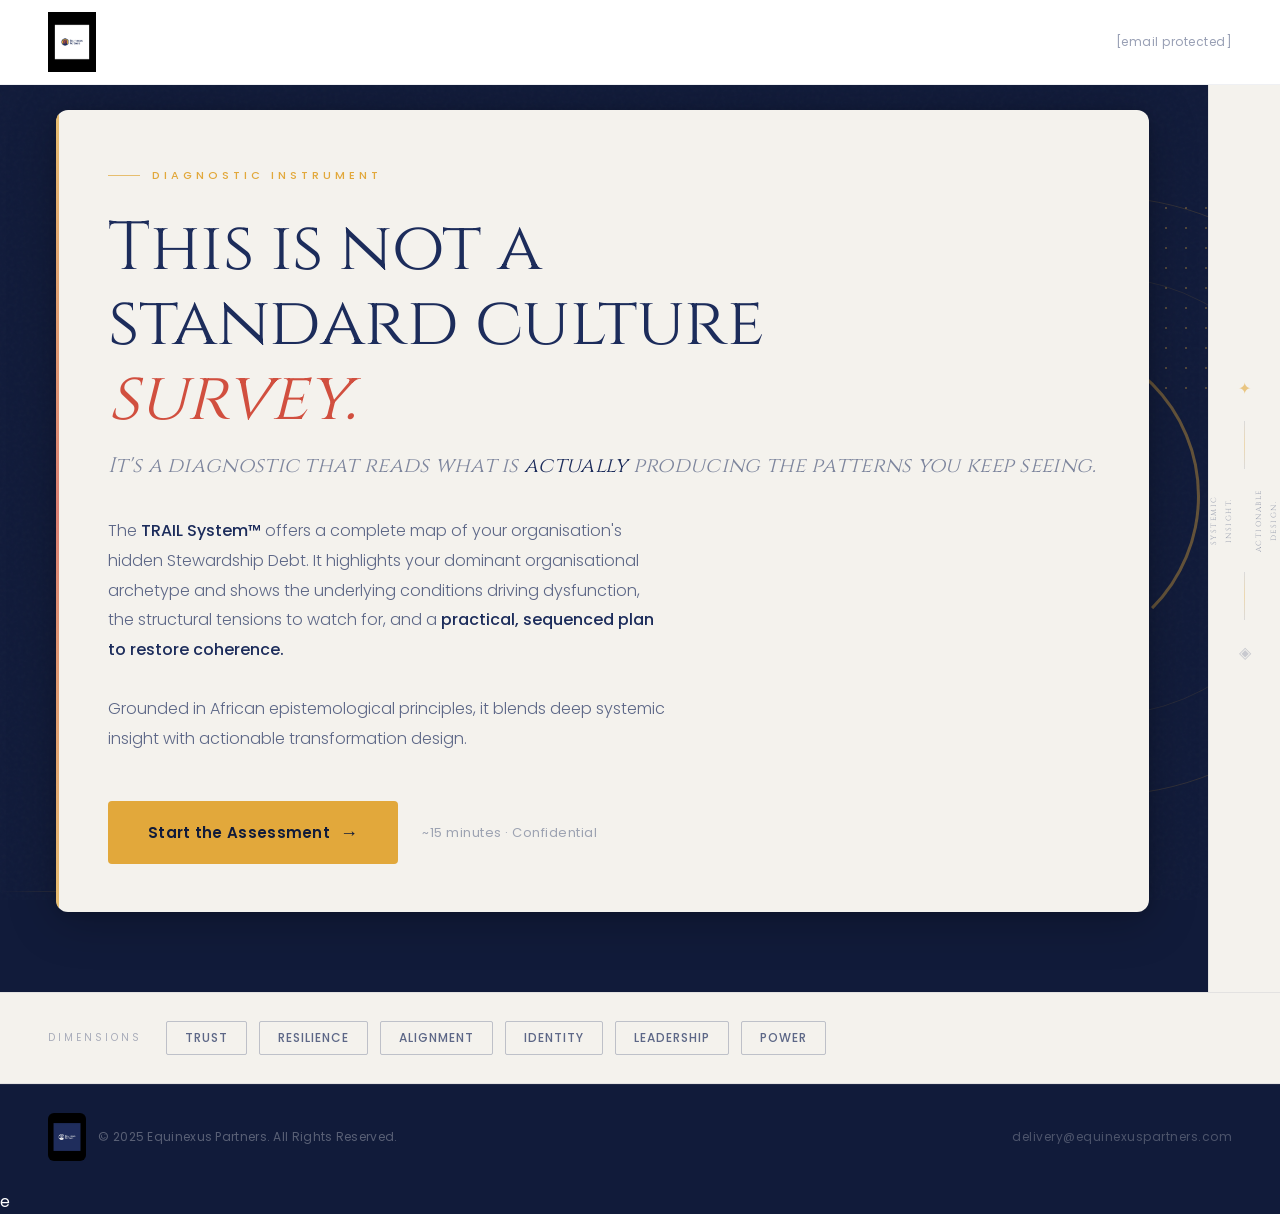
==== landingT.html @ 0dae57fb "Add files via upload" ====
<!DOCTYPE html>
<html lang="en">
<head>
<meta charset="UTF-8">
<meta name="viewport" content="width=device-width, initial-scale=1">
<title>TRAIL System™ | Equinexus Partners</title>
<link href="https://fonts.googleapis.com/css2?family=Cinzel:wght@400;600;700&family=Poppins:wght@300;400;500;600&display=swap" rel="stylesheet">
<style>
  :root {
    --indigo: #1c2c5b;
    --indigo-deep: #111b3a;
    --gold: #e2a83b;
    --gold-light: #f0c46a;
    --red: #d14f3f;
    --ivory: #f4f2ed;
    --ivory-dark: #e8e4dc;
    --white: #ffffff;
    --text: #1a1a1a;
    --muted: #7a7a7a;
  }

  * { box-sizing: border-box; margin: 0; padding: 0; }

  body {
    font-family: 'Poppins', sans-serif;
    background: var(--indigo-deep);
    color: var(--white);
    overflow-x: hidden;
  }

  /* ── NOISE TEXTURE OVERLAY ── */
  body::before {
    content: '';
    position: fixed;
    inset: 0;
    background-image: url("data:image/svg+xml,%3Csvg viewBox='0 0 256 256' xmlns='http://www.w3.org/2000/svg'%3E%3Cfilter id='noise'%3E%3CfeTurbulence type='fractalNoise' baseFrequency='0.9' numOctaves='4' stitchTiles='stitch'/%3E%3C/filter%3E%3Crect width='100%25' height='100%25' filter='url(%23noise)' opacity='0.04'/%3E%3C/svg%3E");
    pointer-events: none;
    z-index: 0;
    opacity: 0.6;
  }

  /* ── TOP BAR ── */
  .topbar {
    position: fixed;
    top: 0; left: 0; right: 0;
    z-index: 100;
    display: flex;
    justify-content: space-between;
    align-items: center;
    padding: 12px 48px;
    background: #ffffff;
    border-bottom: 1px solid rgba(28,44,91,0.07);
    animation: fadeInDown 0.8s ease both;
    transition: box-shadow 0.3s ease;
  }

  .topbar-logo {
    display: flex;
    align-items: center;
  }

  .topbar-logo-img {
    height: 60px;
    width: auto;
    display: block;
    /* No blend mode - logo PNG has white bg, topbar is white too */
  }

  /* Topbar matches logo PNG white background exactly */
  .topbar {
    background-color: #ffffff !important;
    border-bottom: 1px solid rgba(28,44,91,0.07) !important;
  }

  .footer-logo-img {
    height: 48px;
    width: auto;
    display: block;
    border-radius: 6px;
  }

  .topbar-contact {
    font-size: 12px;
    color: rgba(28,44,91,0.45);
    letter-spacing: 0.5px;
  }
  .topbar-contact a { color: rgba(28,44,91,0.45); text-decoration: none; transition: color 0.2s; }
  .topbar-contact a:hover { color: var(--indigo); }

  /* ── HERO SECTION ── */
  .hero {
    position: relative;
    min-height: 100vh;
    display: flex;
    flex-direction: row;
    align-items: stretch;
    padding: 0;
    overflow: hidden;
  }

  /* ── HERO SECTION ── */
  .hero {
    position: relative;
    min-height: 100vh;
    display: flex;
    flex-direction: row;
    align-items: stretch;
    padding: 0;
    overflow: hidden;
  }

  /* ── RIGHT IVORY COLUMN — pinned to far right edge ── */
  .hero-right-col {
    position: absolute;
    top: 0;
    right: 0;
    bottom: 0;
    z-index: 2;
    width: 72px;
    background: var(--ivory);
    border-left: 1px solid rgba(28,44,91,0.08);
    display: flex;
    align-items: center;
    justify-content: center;
    padding: 80px 0 32px;
  }

  .right-col-inner {
    display: flex;
    flex-direction: column;
    align-items: center;
    gap: 20px;
    width: 100%;
    padding: 0 12px;
  }

  .right-col-mark {
    font-size: 16px;
    color: var(--gold);
    opacity: 0.6;
  }

  .right-col-mark--faint {
    opacity: 0.2;
    color: var(--indigo);
  }

  .right-col-divider {
    width: 1px;
    height: 48px;
    background: linear-gradient(to bottom, rgba(28,44,91,0.12), rgba(226,168,59,0.35), rgba(28,44,91,0.12));
  }

  .right-col-tagline {
    font-family: 'Cinzel', serif;
    font-size: 7.5px;
    letter-spacing: 1.5px;
    color: rgba(28,44,91,0.4);
    text-align: center;
    line-height: 2;
    text-transform: uppercase;
    writing-mode: vertical-rl;
    transform: rotate(180deg);
  }

  /* ── HERO MAIN CONTENT ── */
  .hero-bg {
    position: absolute;
    inset: 0;
    pointer-events: none;
    z-index: 0;
  }
  .hero-bg {
    position: absolute;
    inset: 0;
    pointer-events: none;
    z-index: 0;
  }

  .geo-circle-1 {
    position: absolute;
    right: -120px;
    top: 50%;
    transform: translateY(-50%);
    width: 600px;
    height: 600px;
    border-radius: 50%;
    border: 1px solid rgba(226,168,59,0.15);
    animation: rotateSlow 60s linear infinite;
  }

  .geo-circle-2 {
    position: absolute;
    right: -40px;
    top: 50%;
    transform: translateY(-50%);
    width: 440px;
    height: 440px;
    border-radius: 50%;
    border: 1px solid rgba(226,168,59,0.1);
  }

  .geo-arc {
    position: absolute;
    right: 80px;
    top: 50%;
    transform: translateY(-50%);
    width: 320px;
    height: 320px;
    border-radius: 50%;
    border: 3px solid transparent;
    border-top-color: var(--gold);
    border-right-color: var(--gold);
    opacity: 0.4;
    animation: rotateSlow 25s linear infinite reverse;
  }

  .geo-dot-grid {
    position: absolute;
    right: 5%;
    top: 20%;
    width: 200px;
    height: 200px;
    background-image: radial-gradient(circle, rgba(226,168,59,0.3) 1px, transparent 1px);
    background-size: 20px 20px;
    opacity: 0.4;
    animation: fadeIn 1.5s ease both 0.8s;
  }

  .geo-line {
    position: absolute;
    left: 0;
    bottom: 100px;
    width: 300px;
    height: 1px;
    background: linear-gradient(to right, transparent, rgba(226,168,59,0.3), transparent);
  }

  /* African-inspired decorative element */
  .geo-triangle {
    position: absolute;
    top: 15%;
    right: 30%;
    width: 0;
    height: 0;
    border-left: 12px solid transparent;
    border-right: 12px solid transparent;
    border-bottom: 20px solid rgba(226,168,59,0.2);
    animation: pulse 4s ease-in-out infinite;
  }

  .glow-orb {
    position: absolute;
    right: 15%;
    top: 30%;
    width: 400px;
    height: 400px;
    background: radial-gradient(circle, rgba(226,168,59,0.06) 0%, transparent 70%);
    border-radius: 50%;
  }

  /* ── IVORY BAND ── */
  .hero-ivory-band {
    background: var(--ivory);
    border-radius: 12px;
    padding: 48px 52px;
    box-shadow: 0 8px 48px rgba(0,0,0,0.25), 0 2px 12px rgba(0,0,0,0.15);
    position: relative;
    overflow: hidden;
  }

  /* Subtle gold accent line on left edge */
  .hero-ivory-band::before {
    content: '';
    position: absolute;
    left: 0; top: 0; bottom: 0;
    width: 3px;
    background: linear-gradient(to bottom, var(--gold), var(--red), var(--gold));
    opacity: 0.7;
  }

  /* Override text colours inside the ivory band to be dark */
  .hero-ivory-band .hero-eyebrow {
    color: var(--gold);
  }

  .hero-ivory-band .hero-headline {
    color: var(--indigo);
  }

  .hero-ivory-band .hero-headline em {
    color: var(--red);
  }

  .hero-ivory-band .hero-sub {
    color: rgba(28,44,91,0.55);
  }

  .hero-ivory-band .hero-sub em {
    color: var(--indigo);
    font-style: italic;
  }

  .hero-ivory-band .hero-body {
    color: rgba(28,44,91,0.7);
  }

  .hero-ivory-band .hero-body strong {
    color: var(--indigo);
  }

  .hero-ivory-band .btn-secondary-text {
    color: rgba(28,44,91,0.4);
  }

  /* ── HERO CONTENT ── */
  .hero-content {
    position: relative;
    z-index: 1;
    flex: 1;
    display: flex;
    align-items: center;
    padding: 110px 120px 80px 56px;
  }

  .hero-eyebrow {
    display: inline-flex;
    align-items: center;
    gap: 12px;
    font-size: 11px;
    letter-spacing: 4px;
    text-transform: uppercase;
    color: var(--gold);
    font-weight: 500;
    margin-bottom: 28px;
  }

  .hero-eyebrow::before {
    content: '';
    display: block;
    width: 32px;
    height: 1px;
    background: var(--gold);
    opacity: 0.7;
  }

  .hero-headline {
    font-family: 'Cinzel', Georgia, serif;
    font-size: clamp(38px, 5.5vw, 68px);
    font-weight: 400;
    line-height: 1.1;
    color: var(--white);
    margin-bottom: 16px;
    letter-spacing: -0.5px;
  }

  .hero-headline em {
    font-style: italic;
    color: var(--gold);
  }

  .hero-headline .line-accent {
    display: block;
    position: relative;
  }

  .hero-sub {
    font-family: 'Cinzel', serif;
    font-size: clamp(16px, 2vw, 21px);
    font-weight: 400;
    color: rgba(255,255,255,0.5);
    margin-bottom: 36px;
    font-style: italic;
    letter-spacing: 0.3px;
  }

  .hero-body {
    font-size: 16px;
    line-height: 1.85;
    color: rgba(255,255,255,0.7);
    margin-bottom: 48px;
    max-width: 560px;
    font-weight: 300;
  }

  .hero-body strong {
    color: rgba(255,255,255,0.95);
    font-weight: 500;
  }

  /* ── CTA GROUP ── */
  .cta-group {
    display: flex;
    align-items: center;
    gap: 24px;
    flex-wrap: wrap;
  }

  .btn-primary-hero {
    display: inline-flex;
    align-items: center;
    gap: 10px;
    padding: 18px 40px;
    background: var(--gold);
    color: var(--indigo-deep);
    font-size: 15px;
    font-weight: 600;
    text-decoration: none;
    border-radius: 4px;
    letter-spacing: 0.3px;
    transition: all 0.3s ease;
    position: relative;
    overflow: hidden;
  }

  .btn-primary-hero::before {
    content: '';
    position: absolute;
    inset: 0;
    background: rgba(255,255,255,0.15);
    transform: translateX(-100%);
    transition: transform 0.3s ease;
  }

  .btn-primary-hero:hover::before { transform: translateX(0); }
  .btn-primary-hero:hover {
    transform: translateY(-2px);
    box-shadow: 0 8px 28px rgba(226,168,59,0.35);
  }

  .btn-arrow {
    font-size: 18px;
    transition: transform 0.3s ease;
  }
  .btn-primary-hero:hover .btn-arrow { transform: translateX(4px); }

  .btn-secondary-text {
    font-size: 13px;
    color: rgba(255,255,255,0.45);
    letter-spacing: 0.5px;
  }

  /* ── STATS ROW ── */
  .stats-row {
    display: flex;
    gap: 0;
    margin-top: 56px;
    border-top: 1px solid rgba(255,255,255,0.08);
    padding-top: 36px;
    max-width: 480px;
    animation: heroReveal 1s ease both 0.6s;
  }

  .stat-item {
    flex: 1;
    padding-right: 32px;
    border-right: 1px solid rgba(255,255,255,0.08);
  }

  .stat-item:last-child {
    padding-right: 0;
    border-right: none;
    padding-left: 32px;
  }

  .stat-item:not(:first-child):not(:last-child) {
    padding-left: 32px;
  }

  .stat-num {
    font-family: 'Cinzel', serif;
    font-size: 36px;
    font-weight: 700;
    color: var(--gold);
    line-height: 1;
    margin-bottom: 6px;
  }

  .stat-label {
    font-size: 11px;
    letter-spacing: 1.5px;
    text-transform: uppercase;
    color: rgba(255,255,255,0.35);
    font-weight: 400;
    line-height: 1.4;
  }

  /* ── DIMENSIONS STRIP ── */
  .dimensions-strip {
    position: relative;
    z-index: 1;
    background: var(--ivory);
    border-top: 1px solid rgba(28,44,91,0.08);
    border-bottom: 1px solid rgba(28,44,91,0.08);
    padding: 28px 48px;
    display: flex;
    align-items: center;
    gap: 16px;
    overflow: hidden;
  }

  .dim-label {
    font-size: 10px;
    letter-spacing: 3px;
    text-transform: uppercase;
    color: rgba(28,44,91,0.35);
    white-space: nowrap;
    margin-right: 8px;
    flex-shrink: 0;
  }

  .dim-tags {
    display: flex;
    gap: 12px;
    flex-wrap: wrap;
  }

  .dim-tag {
    padding: 7px 18px;
    border: 1.5px solid rgba(28,44,91,0.25);
    color: rgba(28,44,91,0.7);
    font-size: 12px;
    font-weight: 500;
    border-radius: 2px;
    letter-spacing: 1px;
    text-transform: uppercase;
    transition: all 0.2s;
    cursor: default;
    background: transparent;
  }

  .dim-tag:hover {
    border-color: var(--indigo);
    color: var(--indigo);
    background: rgba(28,44,91,0.05);
  }

  /* ── FEATURES SECTION ── */
  .features {
    position: relative;
    z-index: 1;
    padding: 96px 48px;
    display: grid;
    grid-template-columns: 1fr 1fr;
    gap: 80px;
    max-width: 1200px;
    margin: 0 auto;
    align-items: center;
  }

  .features-left {
    animation: fadeInLeft 0.8s ease both;
  }

  .section-eyebrow {
    font-size: 10px;
    letter-spacing: 4px;
    text-transform: uppercase;
    color: var(--gold);
    margin-bottom: 20px;
    display: flex;
    align-items: center;
    gap: 12px;
  }

  .section-eyebrow::before {
    content: '';
    width: 28px;
    height: 1px;
    background: var(--gold);
    opacity: 0.6;
  }

  .features-heading {
    font-family: 'Cinzel', serif;
    font-size: clamp(28px, 3.5vw, 42px);
    font-weight: 400;
    line-height: 1.25;
    color: var(--white);
    margin-bottom: 24px;
  }

  .features-heading em {
    font-style: italic;
    color: var(--gold);
  }

  .features-body {
    font-size: 15px;
    line-height: 1.9;
    color: rgba(255,255,255,0.55);
    font-weight: 300;
  }

  .features-right {
    display: flex;
    flex-direction: column;
    gap: 24px;
    animation: fadeInRight 0.8s ease both 0.2s;
  }

  .feature-card {
    padding: 28px 32px;
    background: rgba(255,255,255,0.03);
    border: 1px solid rgba(255,255,255,0.06);
    border-left: 2px solid var(--gold);
    border-radius: 2px;
    transition: all 0.3s ease;
    position: relative;
    overflow: hidden;
  }

  .feature-card::before {
    content: '';
    position: absolute;
    inset: 0;
    background: linear-gradient(135deg, rgba(226,168,59,0.04), transparent);
    opacity: 0;
    transition: opacity 0.3s;
  }

  .feature-card:hover::before { opacity: 1; }
  .feature-card:hover {
    border-left-color: var(--gold);
    background: rgba(255,255,255,0.05);
    transform: translateX(4px);
  }

  .feature-icon {
    font-size: 20px;
    margin-bottom: 10px;
    display: block;
  }

  .feature-title {
    font-family: 'Cinzel', serif;
    font-size: 17px;
    font-weight: 400;
    color: var(--white);
    margin-bottom: 8px;
  }

  .feature-desc {
    font-size: 13px;
    line-height: 1.7;
    color: rgba(255,255,255,0.45);
    font-weight: 300;
  }

  /* ── PHILOSOPHY SECTION ── */
  .philosophy {
    position: relative;
    z-index: 1;
    padding: 80px 48px;
    background: rgba(226,168,59,0.04);
    border-top: 1px solid rgba(226,168,59,0.1);
    border-bottom: 1px solid rgba(226,168,59,0.1);
    text-align: center;
  }

  .philosophy-inner {
    max-width: 720px;
    margin: 0 auto;
  }

  .philosophy-quote {
    font-family: 'Cinzel', serif;
    font-size: clamp(22px, 3vw, 34px);
    font-weight: 400;
    font-style: italic;
    line-height: 1.5;
    color: rgba(255,255,255,0.85);
    margin-bottom: 32px;
    position: relative;
    padding: 0 40px;
  }

  .philosophy-quote::before,
  .philosophy-quote::after {
    content: '"';
    font-family: 'Cinzel', serif;
    font-size: 80px;
    color: var(--gold);
    opacity: 0.2;
    position: absolute;
    line-height: 1;
  }

  .philosophy-quote::before { top: -20px; left: 0; }
  .philosophy-quote::after { bottom: -40px; right: 0; content: '"'; }

  .philosophy-attr {
    font-size: 12px;
    letter-spacing: 2px;
    text-transform: uppercase;
    color: var(--gold);
    opacity: 0.7;
  }

  /* ── BOTTOM CTA ── */
  .bottom-cta {
    position: relative;
    z-index: 1;
    padding: 96px 48px;
    text-align: center;
  }

  .bottom-cta-inner {
    max-width: 600px;
    margin: 0 auto;
  }

  .bottom-cta h2 {
    font-family: 'Cinzel', serif;
    font-size: clamp(28px, 4vw, 44px);
    font-weight: 400;
    color: var(--white);
    margin-bottom: 20px;
    line-height: 1.25;
  }

  .bottom-cta h2 em { font-style: italic; color: var(--gold); }

  .bottom-cta p {
    font-size: 15px;
    color: rgba(255,255,255,0.5);
    line-height: 1.8;
    margin-bottom: 44px;
    font-weight: 300;
  }

  .btn-primary-large {
    display: inline-flex;
    align-items: center;
    gap: 12px;
    padding: 20px 52px;
    background: var(--gold);
    color: var(--indigo-deep);
    font-size: 16px;
    font-weight: 600;
    text-decoration: none;
    border-radius: 4px;
    letter-spacing: 0.3px;
    transition: all 0.3s ease;
    position: relative;
    overflow: hidden;
  }

  .btn-primary-large:hover {
    transform: translateY(-3px);
    box-shadow: 0 12px 36px rgba(226,168,59,0.4);
    background: var(--gold-light);
  }

  .bottom-time-note {
    margin-top: 20px;
    font-size: 12px;
    color: rgba(255,255,255,0.25);
    letter-spacing: 1px;
  }

  /* ── FOOTER ── */
  .footer {
    position: relative;
    z-index: 1;
    padding: 28px 48px;
    border-top: 1px solid rgba(255,255,255,0.06);
    display: flex;
    justify-content: space-between;
    align-items: center;
    flex-wrap: wrap;
    gap: 16px;
  }

  .footer-left {
    display: flex;
    align-items: center;
    gap: 12px;
  }

  .footer-copyright {
    font-size: 12px;
    color: rgba(255,255,255,0.3);
    letter-spacing: 0.3px;
  }

  .footer-links {
    display: flex;
    gap: 24px;
  }

  .footer-links a {
    font-size: 12px;
    color: rgba(255,255,255,0.25);
    text-decoration: none;
    letter-spacing: 0.5px;
    transition: color 0.2s;
  }

  .footer-links a:hover { color: var(--gold); }

  /* ── ANIMATIONS ── */
  @keyframes fadeInDown {
    from { opacity: 0; transform: translateY(-16px); }
    to { opacity: 1; transform: translateY(0); }
  }

  @keyframes fadeInUp {
    from { opacity: 0; transform: translateY(24px); }
    to { opacity: 1; transform: translateY(0); }
  }

  @keyframes fadeInLeft {
    from { opacity: 0; transform: translateX(-24px); }
    to { opacity: 1; transform: translateX(0); }
  }

  @keyframes fadeInRight {
    from { opacity: 0; transform: translateX(24px); }
    to { opacity: 1; transform: translateX(0); }
  }

  @keyframes fadeIn {
    from { opacity: 0; }
    to { opacity: 1; }
  }

  @keyframes heroReveal {
    from { opacity: 0; transform: translateY(20px); }
    to { opacity: 1; transform: translateY(0); }
  }

  @keyframes rotateSlow {
    from { transform: translateY(-50%) rotate(0deg); }
    to { transform: translateY(-50%) rotate(360deg); }
  }

  @keyframes pulse {
    0%, 100% { opacity: 0.2; transform: scale(1); }
    50% { opacity: 0.5; transform: scale(1.1); }
  }

  /* ── INTERACTIVE HOVER STATES ── */
  .dim-tag {
    cursor: default;
    position: relative;
    overflow: hidden;
  }

  .dim-tag::after {
    content: '';
    position: absolute;
    inset: 0;
    background: var(--gold);
    opacity: 0;
    transition: opacity 0.2s;
    z-index: -1;
  }

  /* CTA button pulse animation */
  @keyframes subtlePulse {
    0%, 100% { box-shadow: 0 0 0 0 rgba(226,168,59,0); }
    50% { box-shadow: 0 0 0 8px rgba(226,168,59,0.12); }
  }

  .btn-primary-hero {
    animation: subtlePulse 3s ease-in-out infinite 2s;
  }

  /* ── SCROLL REVEAL ── */
  .reveal {
    opacity: 0;
    transform: translateY(20px);
    transition: opacity 0.7s ease, transform 0.7s ease;
  }
  .reveal.visible {
    opacity: 1;
    transform: translateY(0);
  }

  /* ── RESPONSIVE: TABLET (≤900px) ── */
  @media (max-width: 900px) {
    .topbar { padding: 14px 28px; }
    .topbar-logo-img { height: 46px; }
    .hero { flex-direction: column; min-height: auto; }
    .hero-right-col { display: none; }
    .hero-content { padding: 96px 28px 60px 28px; max-width: 100%; }
    .hero-headline { font-size: clamp(28px, 5vw, 46px); }
    .hero-ivory-band { padding: 40px 36px; }
    .dimensions-strip { padding: 20px 28px; gap: 12px; flex-wrap: wrap; }
    .footer { padding: 24px 28px; }
    .footer-logo-img { height: 40px; }
    .geo-circle-1, .geo-circle-2, .geo-arc, .geo-dot-grid, .glow-orb { display: none; }
  }

  /* ── RESPONSIVE: MOBILE (≤600px) ── */
  @media (max-width: 600px) {
    .topbar { padding: 12px 20px; }
    .topbar-logo-img { height: 38px; }
    .topbar-contact { display: none; }
    .hero-content { padding: 80px 20px 48px 20px; }
    .hero-headline { font-size: 30px; }
    .hero-ivory-band { padding: 28px 22px; border-radius: 8px; }
    .hero-sub { font-size: 14px; }
    .hero-body { font-size: 14px; }
    .cta-group { flex-direction: column; align-items: flex-start; gap: 12px; }
    .btn-primary-hero { width: 100%; justify-content: center; padding: 15px 28px; }
    .dimensions-strip { padding: 16px 20px; gap: 10px; }
    .dim-label { display: none; }
    .dim-tags { gap: 8px; }
    .dim-tag { font-size: 10px; padding: 5px 12px; }
    .footer { padding: 20px; flex-direction: column; align-items: flex-start; gap: 14px; }
    .footer-left { gap: 10px; flex-wrap: wrap; }
    .footer-logo-img { height: 32px; }
    .footer-copyright { font-size: 11px; }
  }

  /* ── RESPONSIVE: SMALL MOBILE (≤400px) ── */
  @media (max-width: 400px) {
    .hero-headline { font-size: 26px; }
    .hero-ivory-band { padding: 22px 16px; }
    .dim-tags { gap: 6px; }
    .dim-tag { font-size: 9px; padding: 4px 10px; }
  }
</style>
</head>
<body>

<!-- TOP BAR -->
<header class="topbar">
  <div class="topbar-logo">
    <img src="[data-uri]" alt="Equinexus Partners" class="topbar-logo-img">
  </div>
  <div class="topbar-contact"><a href="/cdn-cgi/l/email-protection#5034353c392635222910352125393e35282523203122243e3522237e333f3d"><span class="__cf_email__" data-cfemail="f99d9c95908f9c8b80b99c888c90979c818c8a89988b8d979c8b8ad79a9694">[email&#160;protected]</span></a></div>
</header>

<!-- HERO -->
<section class="hero">
  <div class="hero-bg">
    <div class="geo-circle-1"></div>
    <div class="geo-circle-2"></div>
    <div class="geo-arc"></div>
    <div class="geo-dot-grid"></div>
    <div class="geo-triangle"></div>
    <div class="glow-orb"></div>
    <div class="geo-line"></div>
  </div>

  <!-- MAIN CONTENT -->
  <div class="hero-content">
    <div class="hero-ivory-band">
      <div class="hero-eyebrow">Diagnostic Instrument</div>
      <h1 class="hero-headline">
        This is not a<br>
        standard culture<br>
        <em>survey.</em>
      </h1>
      <p class="hero-sub">It's a diagnostic that reads what is <em>actually</em> producing the patterns you keep seeing.</p>
      <p class="hero-body">
        The <strong>TRAIL System&#8482;</strong> offers a complete map of your organisation's hidden Stewardship Debt. It highlights your dominant organisational archetype and shows the underlying conditions driving dysfunction, the structural tensions to watch for, and a <strong>practical, sequenced plan to restore coherence.</strong>
        <br><br>
        Grounded in African epistemological principles, it blends deep systemic insight with actionable transformation design.
      </p>
      <div class="cta-group">
        <a href="index.html" class="btn-primary-hero">
          Start the Assessment
          <span class="btn-arrow">&#8594;</span>
        </a>
        <span class="btn-secondary-text">~15 minutes &middot; Confidential</span>
      </div>
    </div>
  </div>

  <!-- RIGHT IVORY COLUMN -->
  <div class="hero-right-col">
    <div class="right-col-inner">
      <div class="right-col-mark">&#10022;</div>
      <div class="right-col-divider"></div>
      <div class="right-col-tagline">Systemic<br>insight.<br><br>Actionable<br>design.</div>
      <div class="right-col-divider"></div>
      <div class="right-col-mark right-col-mark--faint">&#9672;</div>
    </div>
  </div>

</section>

<!-- DIMENSIONS STRIP -->
<div class="dimensions-strip">
  <span class="dim-label">Dimensions</span>
  <div class="dim-tags">
    <span class="dim-tag">Trust</span>
    <span class="dim-tag">Resilience</span>
    <span class="dim-tag">Alignment</span>
    <span class="dim-tag">Identity</span>
    <span class="dim-tag">Leadership</span>
    <span class="dim-tag">Power</span>
  </div>
</div>

<!-- FOOTER -->
<footer class="footer">
  <div class="footer-left">
    <img src="[data-uri]" alt="Equinexus Partners" class="footer-logo-img">
    <span class="footer-copyright">&copy; 2025 Equinexus Partners. All Rights Reserved.</span>
  </div>
  <div class="footer-links">
    <a href="mailto:delivery@equinexuspartners.com">delivery@equinexuspartners.com</a>
  </div>
</footer>
e
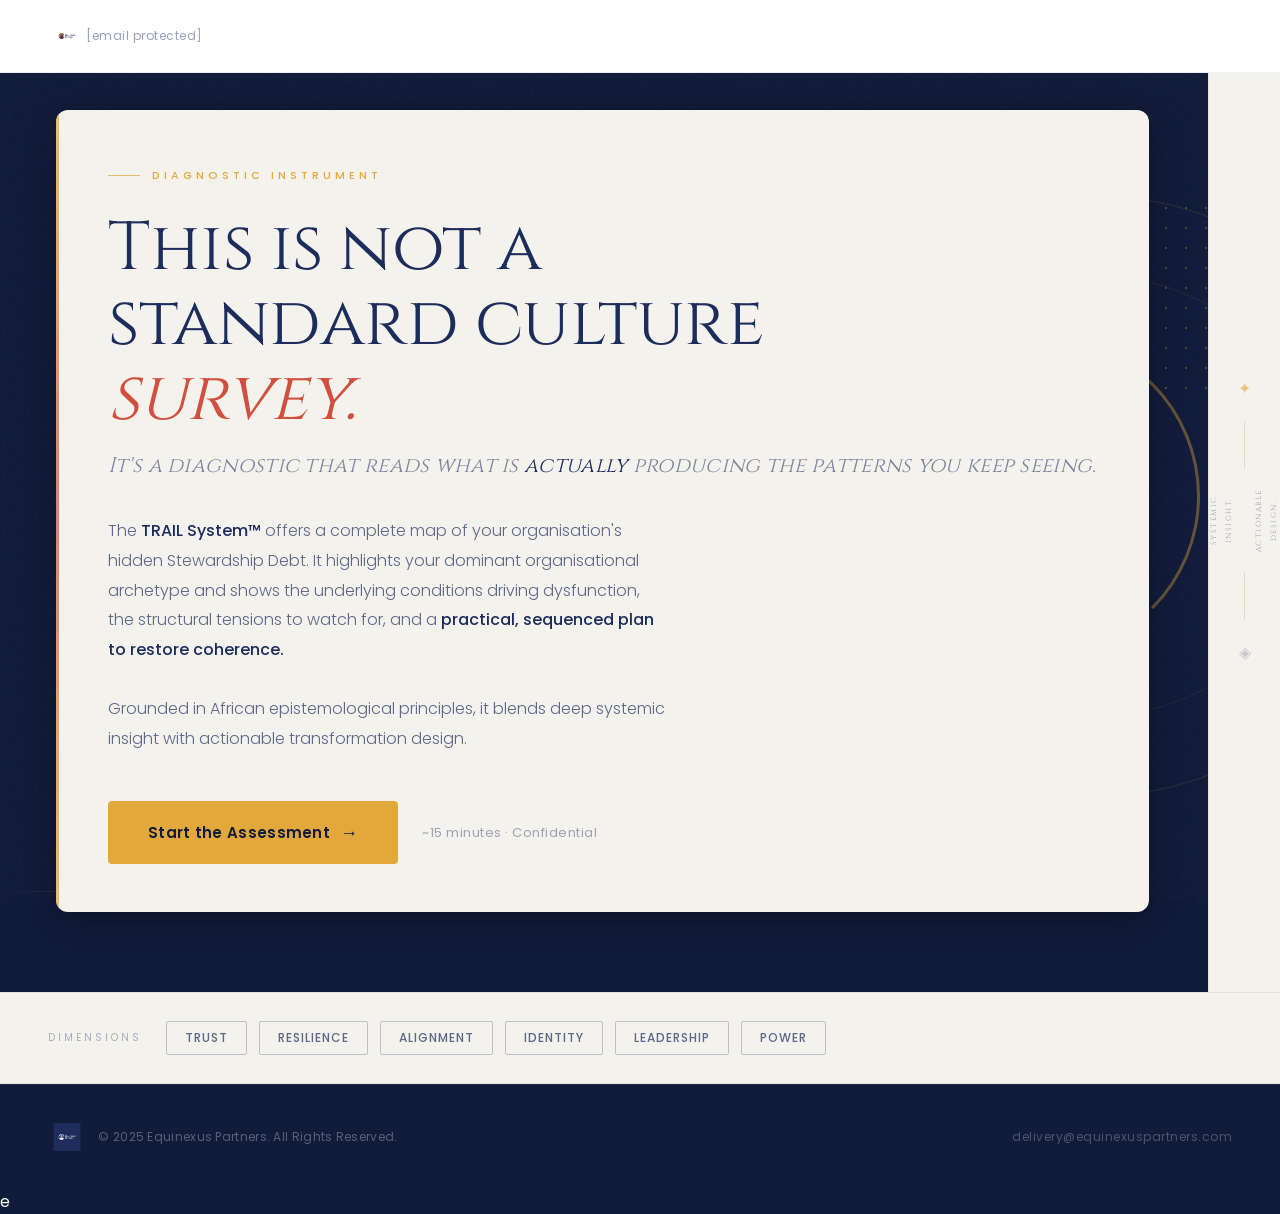
==== commit a4346fe0: "Update landingT.html" ====
--- a/landingT.html
+++ b/landingT.html
@@ -929,8 +929,7 @@
 <!-- TOP BAR -->
 <header class="topbar">
   <div class="topbar-logo">
-    <img src="[data-uri]" alt="Equinexus Partners" class="topbar-logo-img">
-  </div>
+    <img src="media/Equinexuslogo-SoftIvory-Support.png" alt="Equinexus Partners" class="footer-logo" style="height:48px;width:auto;display:block;border-radius:6px;">
   <div class="topbar-contact"><a href="/cdn-cgi/l/email-protection#5034353c392635222910352125393e35282523203122243e3522237e333f3d"><span class="__cf_email__" data-cfemail="f99d9c95908f9c8b80b99c888c90979c818c8a89988b8d979c8b8ad79a9694">[email&#160;protected]</span></a></div>
 </header>
 
@@ -1000,11 +999,11 @@
 <!-- FOOTER -->
 <footer class="footer">
   <div class="footer-left">
-    <img src="[data-uri]" alt="Equinexus Partners" class="footer-logo-img">
-    <span class="footer-copyright">&copy; 2025 Equinexus Partners. All Rights Reserved.</span>
+    <img src="media/Equinexuslogo deepindigo-Anchor.png" alt="Equinexus Partners" class="footer-logo" style="height:48px;width:auto;display:block;border-radius:6px;">
+      <span class="footer-copyright">&copy; 2025 Equinexus Partners. All Rights Reserved.</span>
   </div>
   <div class="footer-links">
     <a href="mailto:delivery@equinexuspartners.com">delivery@equinexuspartners.com</a>
   </div>
 </footer>
-e+e
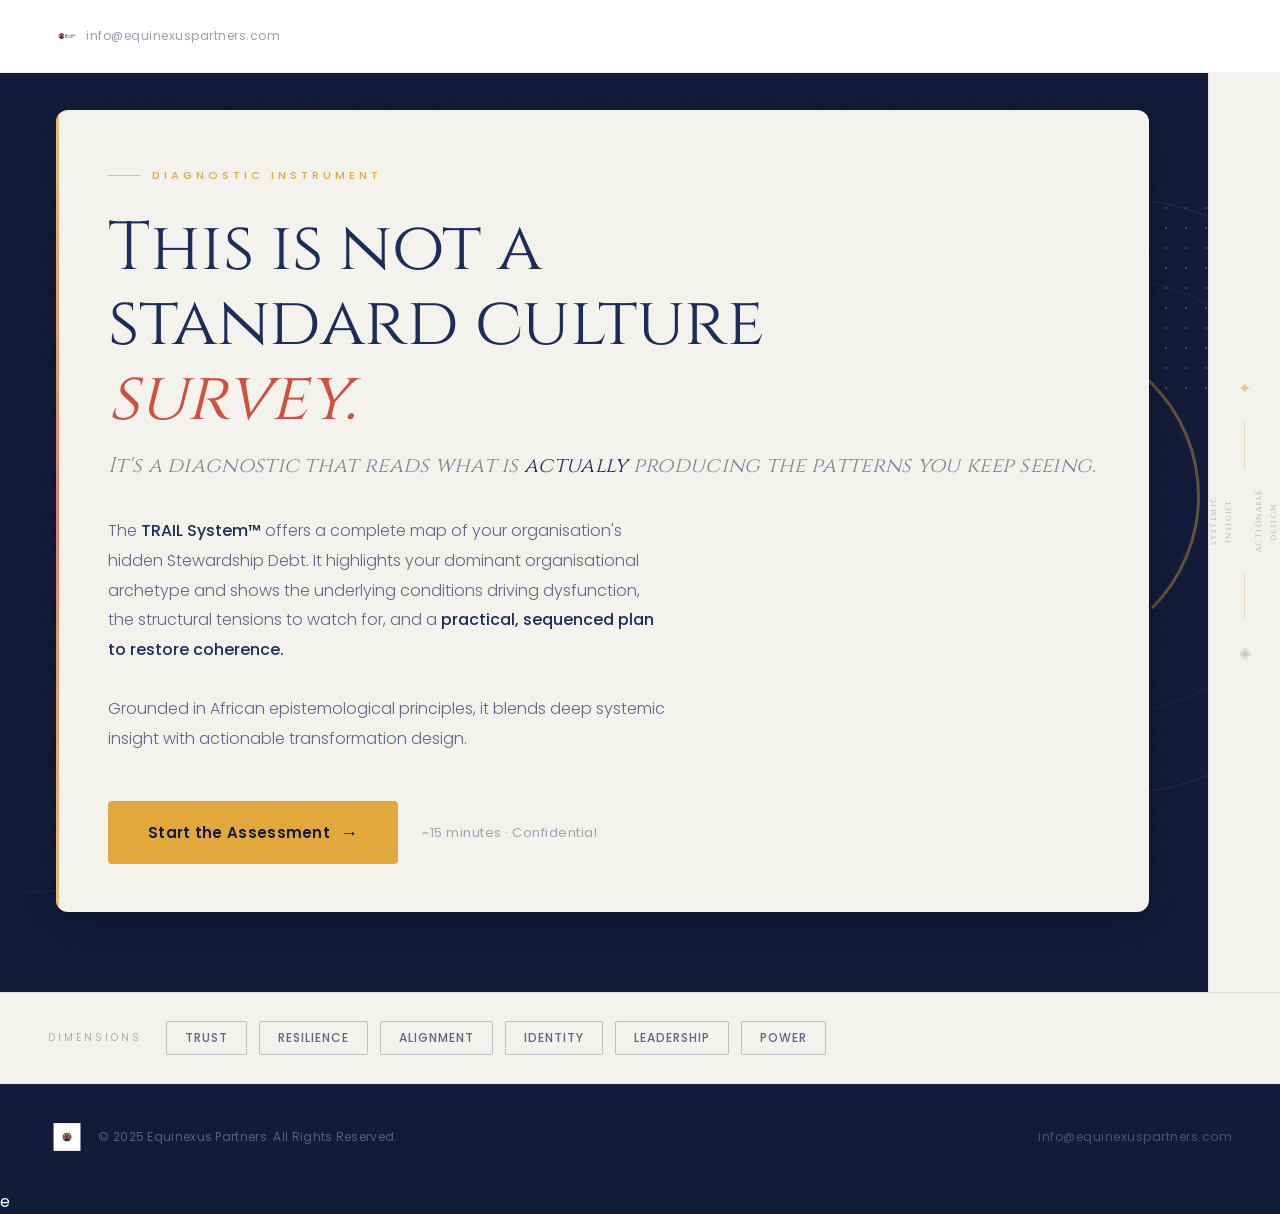
==== commit 22e6a323: "Update landingT.html" ====
--- a/landingT.html
+++ b/landingT.html
@@ -930,7 +930,7 @@
 <header class="topbar">
   <div class="topbar-logo">
     <img src="media/Equinexuslogo-SoftIvory-Support.png" alt="Equinexus Partners" class="footer-logo" style="height:48px;width:auto;display:block;border-radius:6px;">
-  <div class="topbar-contact"><a href="/cdn-cgi/l/email-protection#5034353c392635222910352125393e35282523203122243e3522237e333f3d"><span class="__cf_email__" data-cfemail="f99d9c95908f9c8b80b99c888c90979c818c8a89988b8d979c8b8ad79a9694">[email&#160;protected]</span></a></div>
+  <div class="topbar-contact"><a href="mailto:info@equinexuspartners.com">info@equinexuspartners.com</a></div>
 </header>
 
 <!-- HERO -->
@@ -961,7 +961,7 @@
         Grounded in African epistemological principles, it blends deep systemic insight with actionable transformation design.
       </p>
       <div class="cta-group">
-        <a href="index.html" class="btn-primary-hero">
+        <a href="Trail.html" class="btn-primary-hero">
           Start the Assessment
           <span class="btn-arrow">&#8594;</span>
         </a>
@@ -999,11 +999,11 @@
 <!-- FOOTER -->
 <footer class="footer">
   <div class="footer-left">
-    <img src="media/Equinexuslogo deepindigo-Anchor.png" alt="Equinexus Partners" class="footer-logo" style="height:48px;width:auto;display:block;border-radius:6px;">
+    <img src="media/logoSoftIvory-Support.png" alt="Equinexus Partners" class="footer-logo" style="height:48px;width:auto;display:block;border-radius:6px;">
       <span class="footer-copyright">&copy; 2025 Equinexus Partners. All Rights Reserved.</span>
   </div>
   <div class="footer-links">
-    <a href="mailto:delivery@equinexuspartners.com">delivery@equinexuspartners.com</a>
+    <a href="mailto:info@equinexuspartners.com">info@equinexuspartners.com</a>
   </div>
 </footer>
 e
